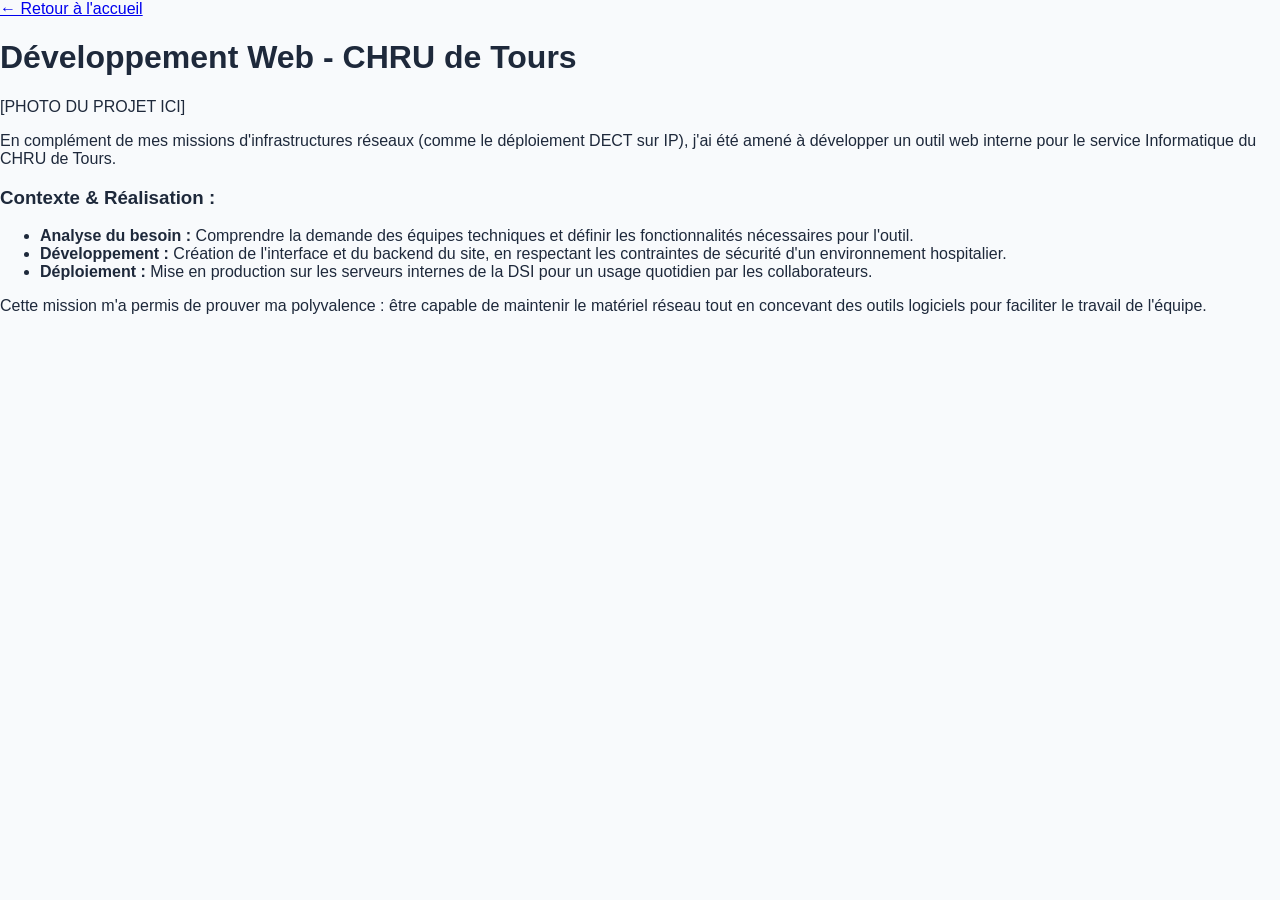
==== chru-web.html @ f8a08a44 "Add files via upload" ====
<!DOCTYPE html>
<html lang="fr">
<head>
    <meta charset="UTF-8">
    <link rel="stylesheet" href="style.css">
    <title>Site Web Interne - Yanis D. B.</title>
</head>
<body class="page-detail">
    <div class="container-narrow">
        <a href="index.html" class="back-link">← Retour à l'accueil</a>
        
        <h1>Développement Web - CHRU de Tours</h1>
        
        <div class="image-full">[PHOTO DU PROJET ICI]</div>

        <div class="text-block">
            
<p>En complément de mes missions d'infrastructures réseaux (comme le déploiement DECT sur IP), j'ai été amené à développer un outil web interne pour le service Informatique du CHRU de Tours.</p>
<h3>Contexte & Réalisation :</h3>
<ul>
    <li><strong>Analyse du besoin :</strong> Comprendre la demande des équipes techniques et définir les fonctionnalités nécessaires pour l'outil.</li>
    <li><strong>Développement :</strong> Création de l'interface et du backend du site, en respectant les contraintes de sécurité d'un environnement hospitalier.</li>
    <li><strong>Déploiement :</strong> Mise en production sur les serveurs internes de la DSI pour un usage quotidien par les collaborateurs.</li>
</ul>
<p>Cette mission m'a permis de prouver ma polyvalence : être capable de maintenir le matériel réseau tout en concevant des outils logiciels pour faciliter le travail de l'équipe.</p>

        </div>
    </div>
</body>
</html>
---- style.css ----
:root {
    --bg-main: #f1f5f9; /* Gris très clair bleuté */
    --primary: #4f46e5; 
    --accent: #8b5cf6;
    --text-dark: #1e293b;
    --glass: rgba(255, 255, 255, 0.7); /* Verre clair */
}
/* On ajoute une variable pour la couleur de la surbrillance (le "glow") */
:root {
    --bg: #f8fafc;
    --card-bg: rgba(255, 255, 255, 0.65); /* Assez transparent pour voir le fond animé */
    --primary: #4f46e5;
    --accent: #a855f7;
    --text: #1e293b;
    --glow: rgba(168, 85, 247, 0.4); /* Violet léger pour la lumière */
}

/* --- LA BULLE PROFIL --- */
.profile-bubble {
    background: var(--card-bg);
    backdrop-filter: blur(12px);
    -webkit-backdrop-filter: blur(12px);
    border: 1px solid rgba(255, 255, 255, 0.8);
    border-radius: 25px; /* Très arrondi */
    padding: 30px;
    max-width: 850px;
    margin: 60px auto 40px auto; /* Centre la bulle */
    /* L'effet de surbrillance doux autour de la bulle : */
    box-shadow: 0 0 25px rgba(79, 70, 229, 0.15), 
                inset 0 0 15px rgba(255, 255, 255, 0.7); 
}

.profile-content {
    display: flex;
    align-items: center;
    gap: 30px;
}

.profile-pic-large {
    width: 160px;
    height: 160px;
    border-radius: 20px;
    object-fit: cover;
    border: 2px solid white;
    box-shadow: 0 10px 20px rgba(0,0,0,0.1);
}

@media (max-width: 768px) {
    .profile-content {
        flex-direction: column; /* Sur mobile, la photo passe au-dessus du texte */
        text-align: center;
    }
}

/* --- LES BULLES PROJETS (Cartes) --- */
.grid {
    display: grid;
    grid-template-columns: repeat(auto-fit, minmax(260px, 1fr));
    gap: 30px;
    padding: 0 10%;
    margin-bottom: 50px;
}

.card {
    background: var(--card-bg);
    backdrop-filter: blur(12px);
    border: 1px solid rgba(255, 255, 255, 0.8);
    border-radius: 20px; /* Coins arrondis comme la maquette */
    padding: 20px;
    cursor: pointer;
    transition: all 0.4s ease;
    /* Ombre de base très discrète */
    box-shadow: 0 5px 15px rgba(0, 0, 0, 0.05);
}

/* C'est ici que la magie opère quand tu passes la souris ! */
.card:hover { 
    transform: translateY(-8px); 
    border-color: rgba(168, 85, 247, 0.5); /* La bordure se teinte */
    /* La grosse surbrillance façon néon : */
    box-shadow: 0 15px 35px var(--glow), 
                0 0 15px rgba(79, 70, 229, 0.3); 
}

/* Le bouton dans les cartes */
.btn-small {
    background: transparent;
    color: var(--text);
    border: 1px solid #cbd5e1;
    padding: 8px 16px;
    border-radius: 10px;
    font-size: 0.85rem;
    font-weight: 600;
    cursor: pointer;
    transition: 0.3s;
    margin-top: 15px;
}

.card:hover .btn-small {
    background: linear-gradient(135deg, var(--primary), var(--accent));
    color: white;
    border: none;
}

body {
    margin: 0;
    background-color: #f8fafc; /* Couleur de base du site */
    color: var(--text);
    font-family: 'Space Grotesk', sans-serif;
}

/* On enlève les fonds opaques des grandes sections */
.hero-light, #about, #projets {
    background: transparent !important; 
}

/* On utilise du "Glassmorphism" pour les cartes 
   pour qu'on voit un peu le réseau bouger derrière */
.glass-card, .card.glass {
    background: rgba(255, 255, 255, 0.6); /* 60% d'opacité */
    backdrop-filter: blur(8px); /* Effet de flou pour le style */
    border: 1px solid rgba(255, 255, 255, 0.3);
    border-radius: 15px;
}

/* On réduit la taille des cartes et des textes */
.grid {
    display: grid;
    grid-template-columns: repeat(auto-fit, minmax(250px, 1fr)); /* Plus petites */
    gap: 20px;
    padding: 20px 5%;
}

.card {
    padding: 15px; /* Moins de vide */
    border-radius: 15px;
    background: var(--glass);
    backdrop-filter: blur(8px);
    border: 1px solid rgba(255, 255, 255, 0.5);
    transition: 0.3s;
}

.card h3 {
    font-size: 1.1rem; /* Titre plus discret */
    margin: 10px 0 5px 0;
}

.card p {
    font-size: 0.9rem; /* Texte plus petit */
    color: #475569;
}

.card-image {
    height: 120px; /* Moins haut */
    background: #e2e8f0;
    border-radius: 10px;
}

#networkCanvas {
    position: fixed; /* Reste fixé même au scroll */
    top: 0;
    left: 0;
    width: 100vw;
    height: 100vh;
    z-index: -1; /* Derrière le contenu */
    pointer-events: none; /* Laisse passer les clics vers les boutons */
}
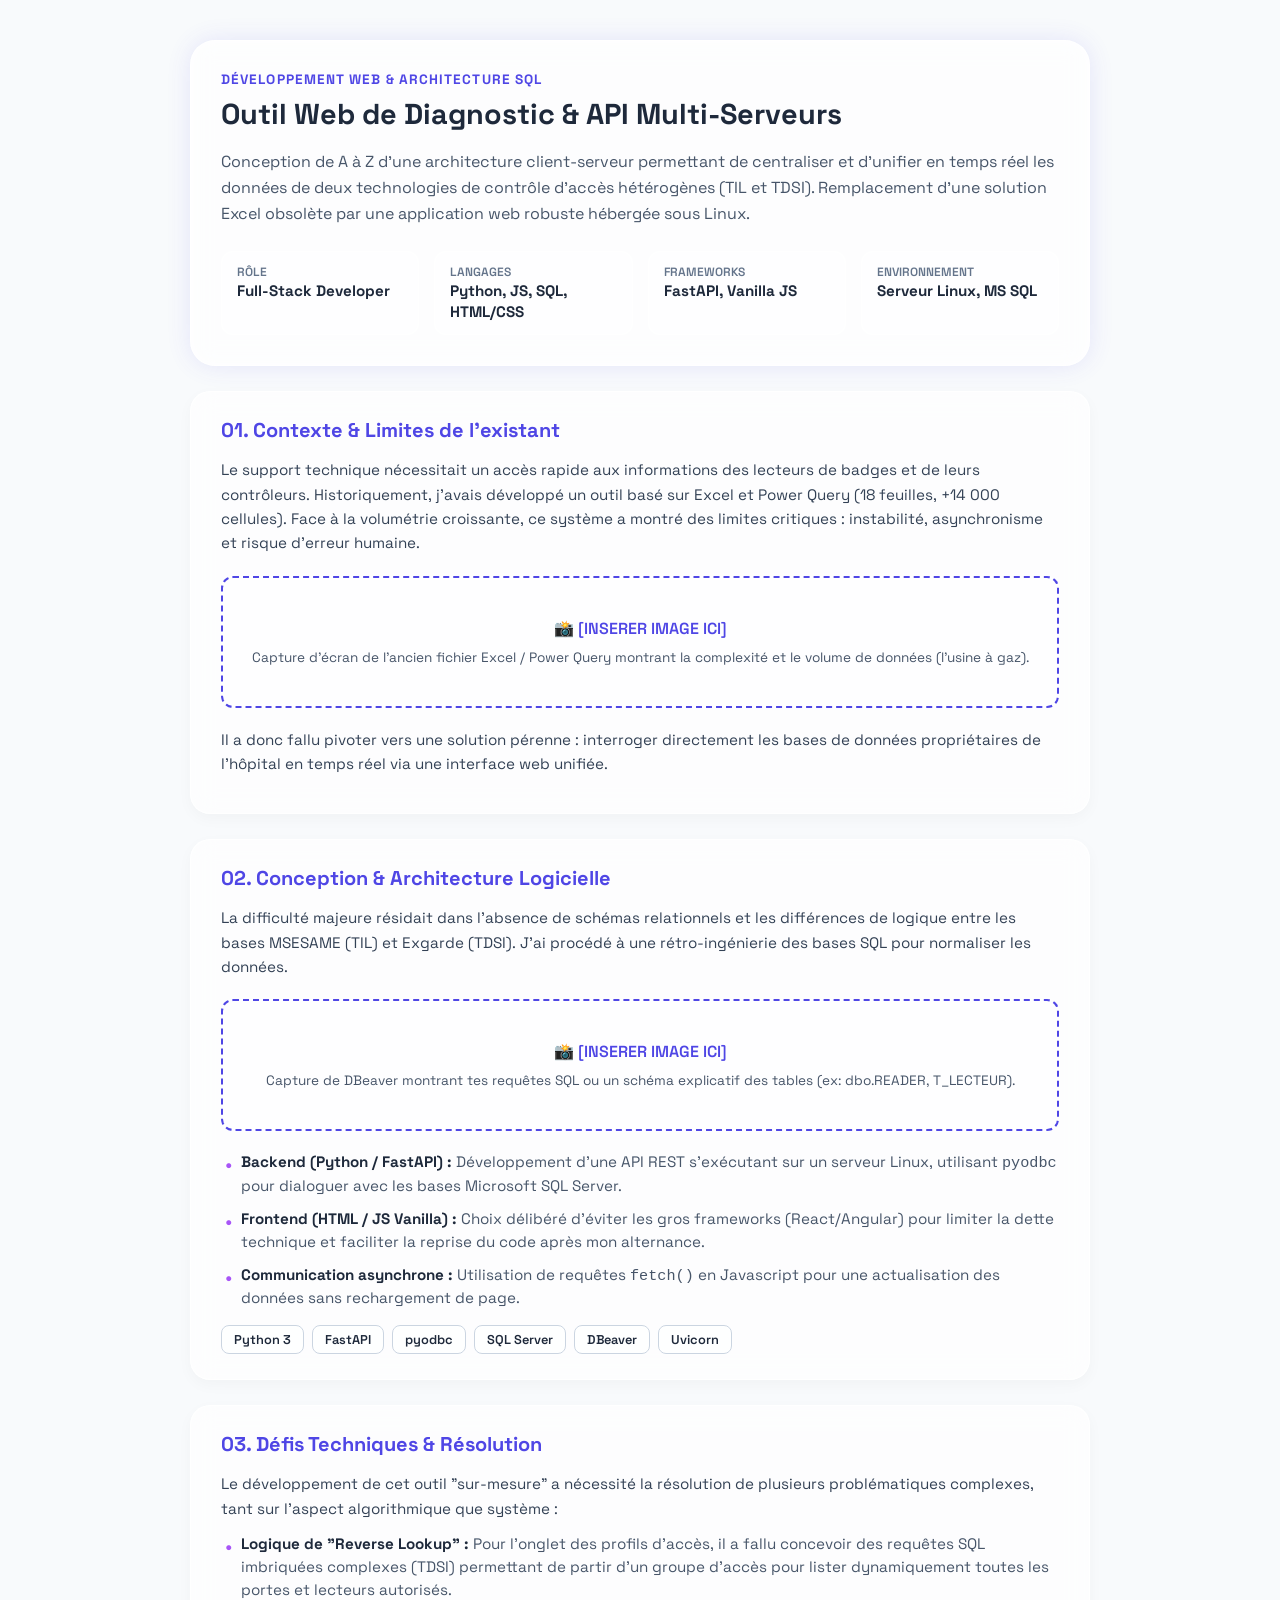
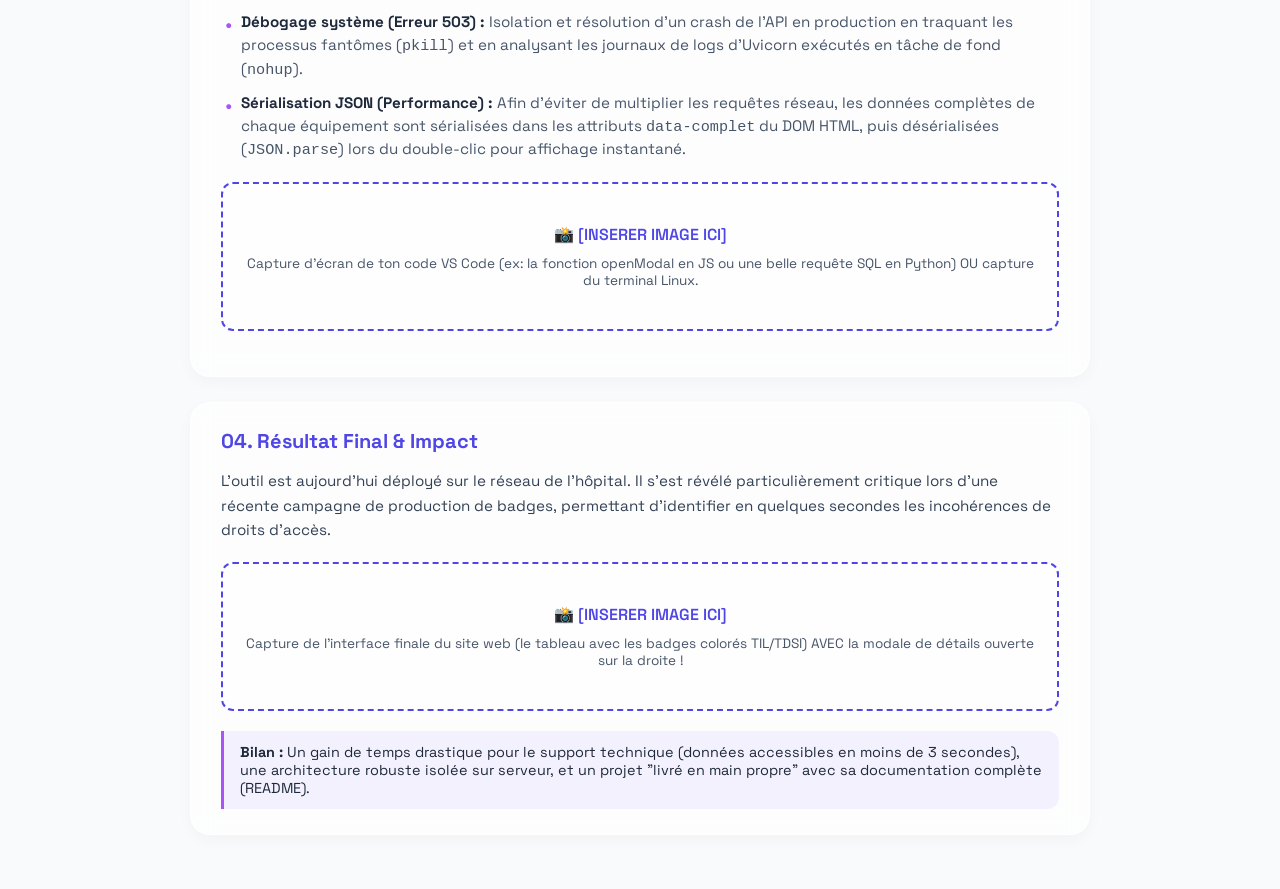
==== commit 6a7a8a92: "Update chru-web.html" ====
--- a/chru-web.html
+++ b/chru-web.html
@@ -2,29 +2,158 @@
 <html lang="fr">
 <head>
     <meta charset="UTF-8">
+    <meta name="viewport" content="width=device-width, initial-scale=1.0">
+    <link rel="preconnect" href="https://fonts.googleapis.com">
+    <link rel="preconnect" href="https://fonts.gstatic.com" crossorigin>
+    <link href="https://fonts.googleapis.com/css2?family=Space+Grotesk:wght@400;600;700&display=swap" rel="stylesheet">
     <link rel="stylesheet" href="style.css">
     <title>Site Web Interne - Yanis D. B.</title>
+<style>
+        /* Style temporaire pour les emplacements d'images (à conserver ou modifier selon tes goûts) */
+        .image-placeholder {
+            background: rgba(255, 255, 255, 0.4);
+            border: 2px dashed var(--primary);
+            border-radius: 12px;
+            padding: 40px 20px;
+            text-align: center;
+            color: var(--primary);
+            font-weight: 600;
+            margin: 20px 0;
+            display: flex;
+            flex-direction: column;
+            gap: 10px;
+            align-items: center;
+        }
+        .image-placeholder span { font-size: 0.85rem; color: #475569; font-weight: 400; }
+        .project-img { width: 100%; border-radius: 12px; margin: 20px 0; box-shadow: 0 10px 25px rgba(0,0,0,0.1); }
+    </style>
 </head>
-<body class="page-detail">
-    <div class="container-narrow">
-        <a href="index.html" class="back-link">← Retour à l'accueil</a>
+<body>
+
+    <!-- Canvas de fond pour l'animation de ton réseau -->
+    <canvas id="networkCanvas"></canvas>
+
+    <main class="project-container">
         
-        <h1>Développement Web - CHRU de Tours</h1>
-        
-        <div class="image-full">[PHOTO DU PROJET ICI]</div>
+        <!-- En-tête / Présentation -->
+        <header class="project-header">
+            <div class="project-tagline">Développement Web & Architecture SQL</div>
+            <h1 class="project-title">Outil Web de Diagnostic & API Multi-Serveurs</h1>
+            <p class="project-summary">
+                Conception de A à Z d'une architecture client-serveur permettant de centraliser et d'unifier en temps réel les données de deux technologies de contrôle d'accès hétérogènes (TIL et TDSI). Remplacement d'une solution Excel obsolète par une application web robuste hébergée sous Linux.
+            </p>
 
-        <div class="text-block">
+            <div class="project-meta-grid">
+                <div class="meta-item">
+                    <span>Rôle</span>
+                    <strong>Full-Stack Developer</strong>
+                </div>
+                <div class="meta-item">
+                    <span>Langages</span>
+                    <strong>Python, JS, SQL, HTML/CSS</strong>
+                </div>
+                <div class="meta-item">
+                    <span>Frameworks</span>
+                    <strong>FastAPI, Vanilla JS</strong>
+                </div>
+                <div class="meta-item">
+                    <span>Environnement</span>
+                    <strong>Serveur Linux, MS SQL</strong>
+                </div>
+            </div>
+        </header>
+
+        <!-- Contexte & Objectifs -->
+        <section class="project-section">
+            <h2>01. Contexte & Limites de l'existant</h2>
+            <p>
+                Le support technique nécessitait un accès rapide aux informations des lecteurs de badges et de leurs contrôleurs. Historiquement, j'avais développé un outil basé sur Excel et Power Query (18 feuilles, +14 000 cellules). Face à la volumétrie croissante, ce système a montré des limites critiques : instabilité, asynchronisme et risque d'erreur humaine.
+            </p>
             
-<p>En complément de mes missions d'infrastructures réseaux (comme le déploiement DECT sur IP), j'ai été amené à développer un outil web interne pour le service Informatique du CHRU de Tours.</p>
-<h3>Contexte & Réalisation :</h3>
-<ul>
-    <li><strong>Analyse du besoin :</strong> Comprendre la demande des équipes techniques et définir les fonctionnalités nécessaires pour l'outil.</li>
-    <li><strong>Développement :</strong> Création de l'interface et du backend du site, en respectant les contraintes de sécurité d'un environnement hospitalier.</li>
-    <li><strong>Déploiement :</strong> Mise en production sur les serveurs internes de la DSI pour un usage quotidien par les collaborateurs.</li>
-</ul>
-<p>Cette mission m'a permis de prouver ma polyvalence : être capable de maintenir le matériel réseau tout en concevant des outils logiciels pour faciliter le travail de l'équipe.</p>
+            <!-- EMPLACEMENT IMAGE 1 -->
+            <div class="image-placeholder">
+                📸 [INSERER IMAGE ICI]
+                <span>Capture d'écran de l'ancien fichier Excel / Power Query montrant la complexité et le volume de données (l'usine à gaz).</span>
+            </div>
 
-        </div>
-    </div>
+            <p>
+                Il a donc fallu pivoter vers une solution pérenne : interroger directement les bases de données propriétaires de l'hôpital en temps réel via une interface web unifiée.
+            </p>
+        </section>
+
+        <!-- Stack Technique -->
+        <section class="project-section">
+            <h2>02. Conception & Architecture Logicielle</h2>
+            <p>
+                La difficulté majeure résidait dans l'absence de schémas relationnels et les différences de logique entre les bases MSESAME (TIL) et Exgarde (TDSI). J'ai procédé à une rétro-ingénierie des bases SQL pour normaliser les données.
+            </p>
+            
+            <!-- EMPLACEMENT IMAGE 2 -->
+            <div class="image-placeholder">
+                📸 [INSERER IMAGE ICI]
+                <span>Capture de DBeaver montrant tes requêtes SQL ou un schéma explicatif des tables (ex: dbo.READER, T_LECTEUR).</span>
+            </div>
+
+            <ul class="project-list">
+                <li><strong>Backend (Python / FastAPI) :</strong> Développement d'une API REST s'exécutant sur un serveur Linux, utilisant <code>pyodbc</code> pour dialoguer avec les bases Microsoft SQL Server.</li>
+                <li><strong>Frontend (HTML / JS Vanilla) :</strong> Choix délibéré d'éviter les gros frameworks (React/Angular) pour limiter la dette technique et faciliter la reprise du code après mon alternance.</li>
+                <li><strong>Communication asynchrone :</strong> Utilisation de requêtes <code>fetch()</code> en Javascript pour une actualisation des données sans rechargement de page.</li>
+            </ul>
+
+            <div class="tag-cloud">
+                <span class="tech-tag">Python 3</span>
+                <span class="tech-tag">FastAPI</span>
+                <span class="tech-tag">pyodbc</span>
+                <span class="tech-tag">SQL Server</span>
+                <span class="tech-tag">DBeaver</span>
+                <span class="tech-tag">Uvicorn</span>
+            </div>
+        </section>
+
+        <!-- Défis Techniques -->
+        <section class="project-section">
+            <h2>03. Défis Techniques & Résolution</h2>
+            <p>
+                Le développement de cet outil "sur-mesure" a nécessité la résolution de plusieurs problématiques complexes, tant sur l'aspect algorithmique que système :
+            </p>
+            <ul class="project-list">
+                <li>
+                    <strong>Logique de "Reverse Lookup" :</strong> Pour l'onglet des profils d'accès, il a fallu concevoir des requêtes SQL imbriquées complexes (TDSI) permettant de partir d'un groupe d'accès pour lister dynamiquement toutes les portes et lecteurs autorisés.
+                </li>
+                <li>
+                    <strong>Débogage système (Erreur 503) :</strong> Isolation et résolution d'un crash de l'API en production en traquant les processus fantômes (<code>pkill</code>) et en analysant les journaux de logs d'Uvicorn exécutés en tâche de fond (<code>nohup</code>).
+                </li>
+                <li>
+                    <strong>Sérialisation JSON (Performance) :</strong> Afin d'éviter de multiplier les requêtes réseau, les données complètes de chaque équipement sont sérialisées dans les attributs <code>data-complet</code> du DOM HTML, puis désérialisées (<code>JSON.parse</code>) lors du double-clic pour affichage instantané.
+                </li>
+            </ul>
+
+            <!-- EMPLACEMENT IMAGE 3 -->
+            <div class="image-placeholder">
+                📸 [INSERER IMAGE ICI]
+                <span>Capture d'écran de ton code VS Code (ex: la fonction openModal en JS ou une belle requête SQL en Python) OU capture du terminal Linux.</span>
+            </div>
+        </section>
+
+        <!-- Résultat Final -->
+        <section class="project-section">
+            <h2>04. Résultat Final & Impact</h2>
+            <p>
+                L'outil est aujourd'hui déployé sur le réseau de l'hôpital. Il s'est révélé particulièrement critique lors d'une récente campagne de production de badges, permettant d'identifier en quelques secondes les incohérences de droits d'accès.
+            </p>
+
+            <!-- EMPLACEMENT IMAGE 4 -->
+            <div class="image-placeholder">
+                📸 [INSERER IMAGE ICI]
+                <span>Capture de l'interface finale du site web (le tableau avec les badges colorés TIL/TDSI) AVEC la modale de détails ouverte sur la droite !</span>
+            </div>
+
+            <div class="callout-box">
+                <strong>Bilan :</strong> Un gain de temps drastique pour le support technique (données accessibles en moins de 3 secondes), une architecture robuste isolée sur serveur, et un projet "livré en main propre" avec sa documentation complète (README).
+            </div>
+        </section>
+
+    </main>
+
 </body>
-</html>+</html>
--- a/style.css
+++ b/style.css
@@ -165,3 +165,149 @@
     z-index: -1; /* Derrière le contenu */
     pointer-events: none; /* Laisse passer les clics vers les boutons */
 }
+/* --- PAGE DÉTAIL PROJET (ASSISTANT VOCAL) --- */
+.project-container {
+    max-width: 900px;
+    margin: 40px auto 60px auto;
+    padding: 0 20px;
+}
+
+.project-header {
+    background: var(--card-bg);
+    backdrop-filter: blur(12px);
+    -webkit-backdrop-filter: blur(12px);
+    border: 1px solid rgba(255, 255, 255, 0.8);
+    border-radius: 25px;
+    padding: 30px;
+    margin-bottom: 25px;
+    box-shadow: 0 0 25px rgba(79, 70, 229, 0.12),
+                inset 0 0 15px rgba(255, 255, 255, 0.7);
+}
+
+.project-tagline {
+    color: var(--primary);
+    font-size: 0.85rem;
+    font-weight: 700;
+    text-transform: uppercase;
+    letter-spacing: 0.08em;
+    margin-bottom: 8px;
+}
+
+.project-title {
+    font-size: 1.8rem;
+    color: var(--text-dark);
+    margin: 0 0 12px 0;
+    line-height: 1.3;
+}
+
+.project-summary {
+    font-size: 1rem;
+    color: #475569;
+    line-height: 1.6;
+}
+
+.project-meta-grid {
+    display: grid;
+    grid-template-columns: repeat(auto-fit, minmax(180px, 1fr));
+    gap: 15px;
+    margin-top: 25px;
+}
+
+.meta-item {
+    background: rgba(255, 255, 255, 0.5);
+    border: 1px solid rgba(255, 255, 255, 0.8);
+    border-radius: 12px;
+    padding: 12px 15px;
+}
+
+.meta-item span {
+    display: block;
+    font-size: 0.75rem;
+    text-transform: uppercase;
+    color: #64748b;
+    font-weight: 600;
+}
+
+.meta-item strong {
+    font-size: 0.95rem;
+    color: var(--text-dark);
+}
+
+.project-section {
+    background: var(--card-bg);
+    backdrop-filter: blur(12px);
+    -webkit-backdrop-filter: blur(12px);
+    border: 1px solid rgba(255, 255, 255, 0.8);
+    border-radius: 20px;
+    padding: 25px 30px;
+    margin-bottom: 25px;
+    box-shadow: 0 5px 15px rgba(0, 0, 0, 0.03);
+}
+
+.project-section h2 {
+    font-size: 1.25rem;
+    color: var(--primary);
+    margin: 0 0 15px 0;
+}
+
+.project-section p {
+    font-size: 0.95rem;
+    color: #334155;
+    line-height: 1.6;
+    margin-bottom: 12px;
+}
+
+.project-list {
+    list-style: none;
+    padding: 0;
+    margin: 0;
+}
+
+.project-list li {
+    position: relative;
+    padding-left: 20px;
+    margin-bottom: 10px;
+    font-size: 0.95rem;
+    color: #475569;
+    line-height: 1.5;
+}
+
+.project-list li::before {
+    content: "•";
+    color: var(--accent);
+    position: absolute;
+    left: 4px;
+    font-size: 1.3rem;
+    top: -2px;
+}
+
+.project-list li strong {
+    color: var(--text-dark);
+}
+
+.tag-cloud {
+    display: flex;
+    flex-wrap: wrap;
+    gap: 8px;
+    margin-top: 15px;
+}
+
+.tech-tag {
+    background: rgba(255, 255, 255, 0.6);
+    border: 1px solid #cbd5e1;
+    border-radius: 8px;
+    padding: 5px 12px;
+    font-size: 0.8rem;
+    font-weight: 600;
+    color: var(--text-dark);
+}
+
+.callout-box {
+    background: rgba(139, 92, 246, 0.08);
+    border-left: 3px solid var(--accent);
+    border-radius: 0 12px 12px 0;
+    padding: 12px 16px;
+    margin-top: 15px;
+    font-size: 0.9rem;
+    color: var(--text-dark);
+}
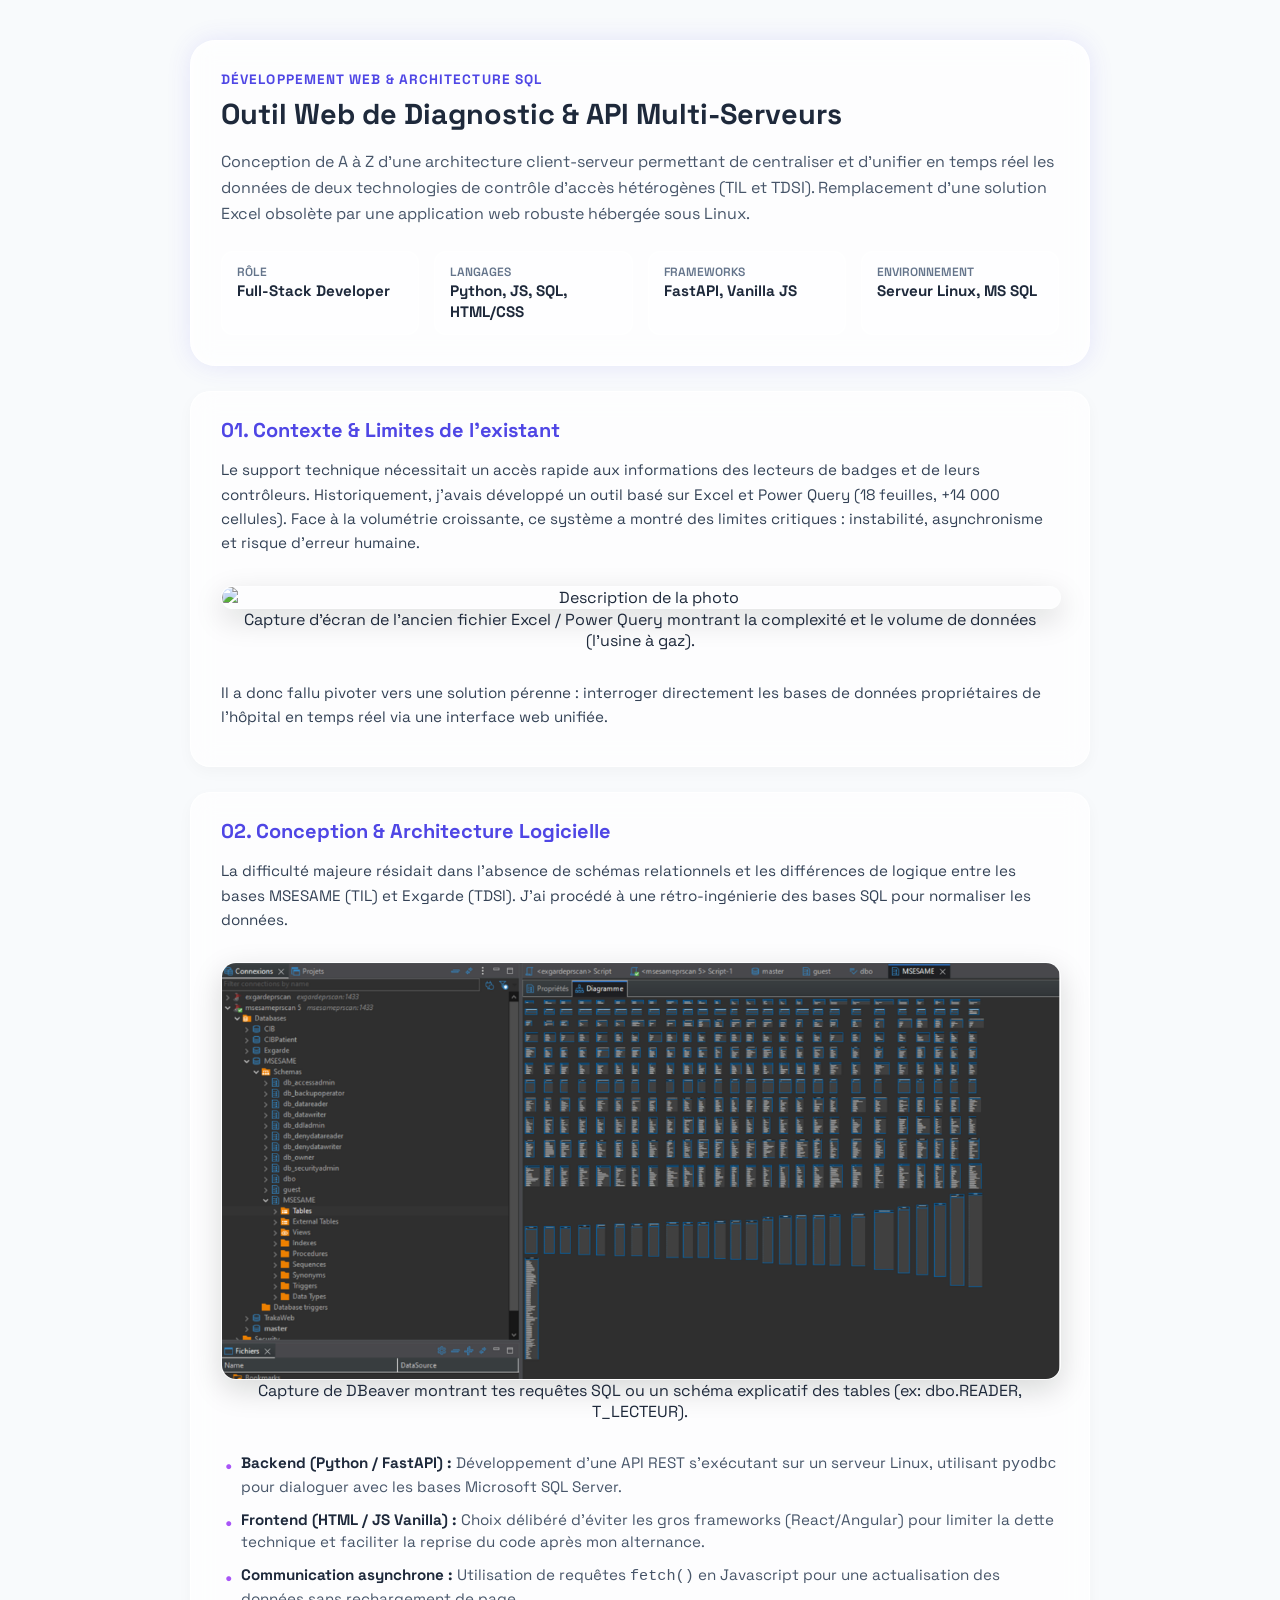
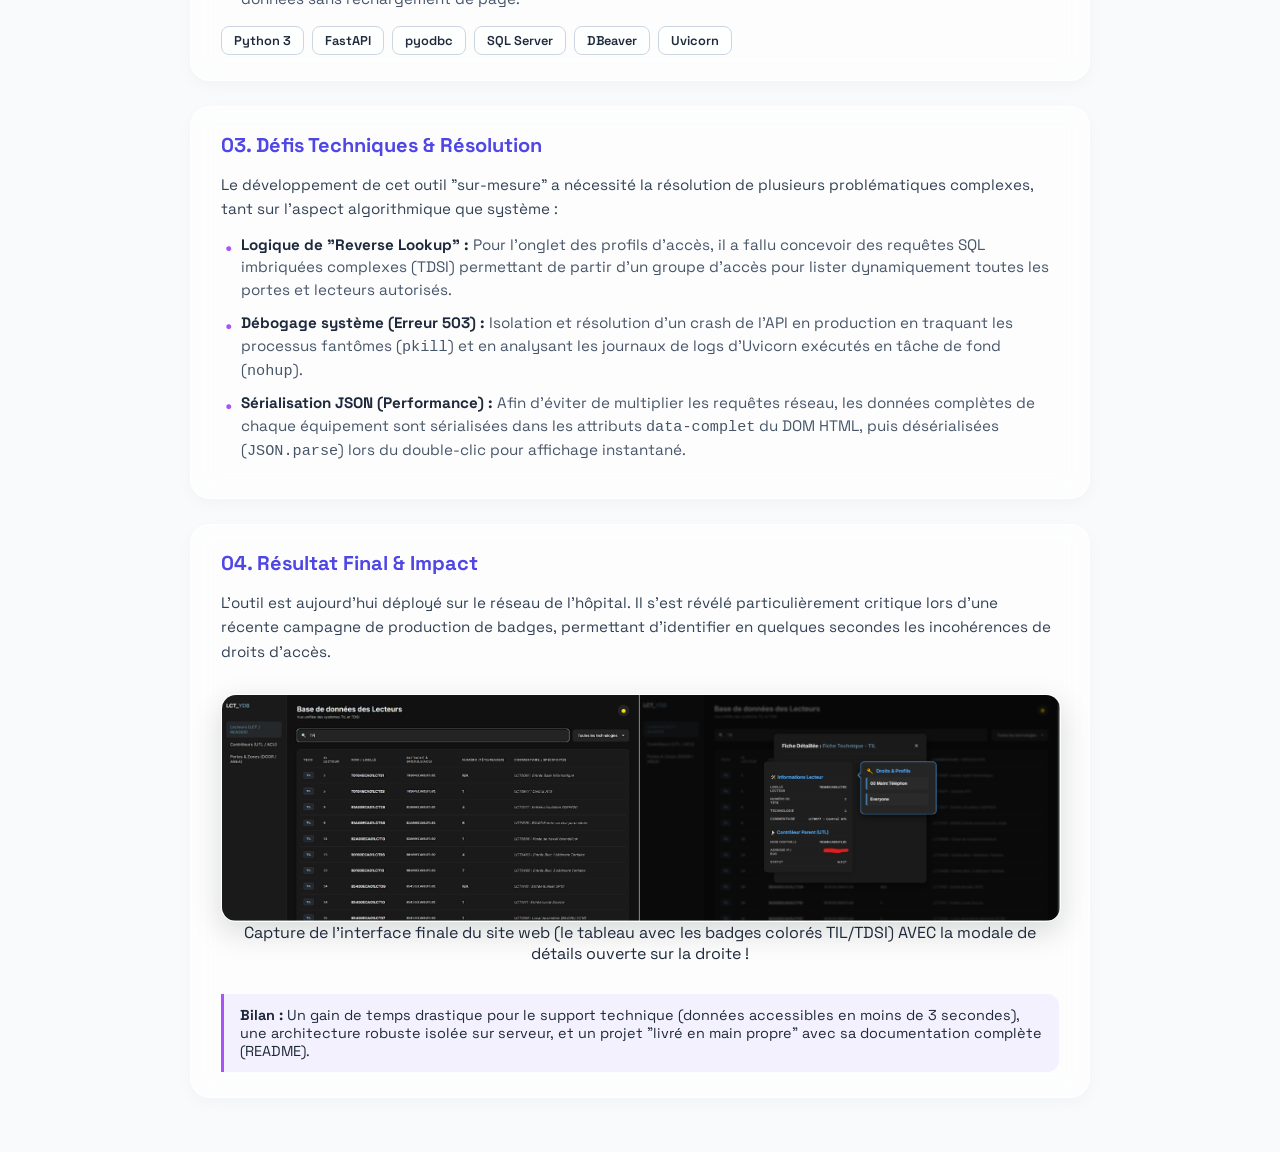
==== commit 09cc87c1: "Update chru-web.html" ====
--- a/chru-web.html
+++ b/chru-web.html
@@ -8,25 +8,7 @@
     <link href="https://fonts.googleapis.com/css2?family=Space+Grotesk:wght@400;600;700&display=swap" rel="stylesheet">
     <link rel="stylesheet" href="style.css">
     <title>Site Web Interne - Yanis D. B.</title>
-<style>
-        /* Style temporaire pour les emplacements d'images (à conserver ou modifier selon tes goûts) */
-        .image-placeholder {
-            background: rgba(255, 255, 255, 0.4);
-            border: 2px dashed var(--primary);
-            border-radius: 12px;
-            padding: 40px 20px;
-            text-align: center;
-            color: var(--primary);
-            font-weight: 600;
-            margin: 20px 0;
-            display: flex;
-            flex-direction: column;
-            gap: 10px;
-            align-items: center;
-        }
-        .image-placeholder span { font-size: 0.85rem; color: #475569; font-weight: 400; }
-        .project-img { width: 100%; border-radius: 12px; margin: 20px 0; box-shadow: 0 10px 25px rgba(0,0,0,0.1); }
-    </style>
+
 </head>
 <body>
 
@@ -71,8 +53,9 @@
             </p>
             
             <!-- EMPLACEMENT IMAGE 1 -->
-            <div class="image-placeholder">
-                📸 [INSERER IMAGE ICI]
+         <div class="project-image-container">
+         
+            <img src="Annotaation 2026-08-25 162728.png" alt="Description de la photo" class="project-img">
                 <span>Capture d'écran de l'ancien fichier Excel / Power Query montrant la complexité et le volume de données (l'usine à gaz).</span>
             </div>
 
@@ -89,8 +72,8 @@
             </p>
             
             <!-- EMPLACEMENT IMAGE 2 -->
-            <div class="image-placeholder">
-                📸 [INSERER IMAGE ICI]
+            <div class="project-image-container">
+            <img src="bdd.png" alt="Description de la photo" class="project-img">
                 <span>Capture de DBeaver montrant tes requêtes SQL ou un schéma explicatif des tables (ex: dbo.READER, T_LECTEUR).</span>
             </div>
 
@@ -128,11 +111,6 @@
                 </li>
             </ul>
 
-            <!-- EMPLACEMENT IMAGE 3 -->
-            <div class="image-placeholder">
-                📸 [INSERER IMAGE ICI]
-                <span>Capture d'écran de ton code VS Code (ex: la fonction openModal en JS ou une belle requête SQL en Python) OU capture du terminal Linux.</span>
-            </div>
         </section>
 
         <!-- Résultat Final -->
@@ -143,8 +121,8 @@
             </p>
 
             <!-- EMPLACEMENT IMAGE 4 -->
-            <div class="image-placeholder">
-                📸 [INSERER IMAGE ICI]
+            <div class="project-image-container">
+                <img src="ihm.png" alt="Description de la photo" class="project-img">
                 <span>Capture de l'interface finale du site web (le tableau avec les badges colorés TIL/TDSI) AVEC la modale de détails ouverte sur la droite !</span>
             </div>
 
--- a/style.css
+++ b/style.css
@@ -1,33 +1,67 @@
-:root {
-    --bg-main: #f1f5f9; /* Gris très clair bleuté */
-    --primary: #4f46e5; 
-    --accent: #8b5cf6;
-    --text-dark: #1e293b;
-    --glass: rgba(255, 255, 255, 0.7); /* Verre clair */
-}
-/* On ajoute une variable pour la couleur de la surbrillance (le "glow") */
 :root {
     --bg: #f8fafc;
-    --card-bg: rgba(255, 255, 255, 0.65); /* Assez transparent pour voir le fond animé */
+    --card-bg: rgba(255, 255, 255, 0.65);
     --primary: #4f46e5;
     --accent: #a855f7;
     --text: #1e293b;
-    --glow: rgba(168, 85, 247, 0.4); /* Violet léger pour la lumière */
-}
-
-/* --- LA BULLE PROFIL --- */
+    --glow: rgba(168, 85, 247, 0.4);
+}
+
+body {
+    margin: 0;
+    background-color: var(--bg);
+    color: var(--text);
+    font-family: 'Space Grotesk', sans-serif;
+}
+
+img {
+    max-width: 100%;
+    height: auto;
+}
+
+#networkCanvas {
+    position: fixed;
+    top: 0;
+    left: 0;
+    width: 100vw;
+    height: 100vh;
+    z-index: -1;
+    pointer-events: none;
+}
+
+nav {
+    display: flex;
+    justify-content: space-between;
+    padding: 20px 5%;
+    align-items: center;
+}
+
+.logo-ydb {
+    font-size: 2rem;
+    font-weight: 700;
+    background: linear-gradient(to right, var(--primary), var(--accent));
+    -webkit-background-clip: text;
+    -webkit-text-fill-color: transparent;
+}
+
+.nav-links a {
+    text-decoration: none;
+    color: var(--text);
+    margin-left: 20px;
+    font-weight: 600;
+}
+
+/* --- BULLE PROFIL --- */
 .profile-bubble {
     background: var(--card-bg);
     backdrop-filter: blur(12px);
     -webkit-backdrop-filter: blur(12px);
     border: 1px solid rgba(255, 255, 255, 0.8);
-    border-radius: 25px; /* Très arrondi */
+    border-radius: 25px;
     padding: 30px;
     max-width: 850px;
-    margin: 60px auto 40px auto; /* Centre la bulle */
-    /* L'effet de surbrillance doux autour de la bulle : */
-    box-shadow: 0 0 25px rgba(79, 70, 229, 0.15), 
-                inset 0 0 15px rgba(255, 255, 255, 0.7); 
+    margin: 60px auto 40px auto;
+    box-shadow: 0 0 25px rgba(79, 70, 229, 0.15), inset 0 0 15px rgba(255, 255, 255, 0.7);
 }
 
 .profile-content {
@@ -47,12 +81,12 @@
 
 @media (max-width: 768px) {
     .profile-content {
-        flex-direction: column; /* Sur mobile, la photo passe au-dessus du texte */
+        flex-direction: column;
         text-align: center;
     }
 }
 
-/* --- LES BULLES PROJETS (Cartes) --- */
+/* --- BULLES PROJETS --- */
 .grid {
     display: grid;
     grid-template-columns: repeat(auto-fit, minmax(260px, 1fr));
@@ -61,28 +95,50 @@
     margin-bottom: 50px;
 }
 
-.card {
+.card.glass {
     background: var(--card-bg);
     backdrop-filter: blur(12px);
     border: 1px solid rgba(255, 255, 255, 0.8);
-    border-radius: 20px; /* Coins arrondis comme la maquette */
+    border-radius: 20px;
     padding: 20px;
     cursor: pointer;
     transition: all 0.4s ease;
-    /* Ombre de base très discrète */
     box-shadow: 0 5px 15px rgba(0, 0, 0, 0.05);
 }
 
-/* C'est ici que la magie opère quand tu passes la souris ! */
-.card:hover { 
-    transform: translateY(-8px); 
-    border-color: rgba(168, 85, 247, 0.5); /* La bordure se teinte */
-    /* La grosse surbrillance façon néon : */
-    box-shadow: 0 15px 35px var(--glow), 
-                0 0 15px rgba(79, 70, 229, 0.3); 
-}
-
-/* Le bouton dans les cartes */
+.card.glass:hover {
+    transform: translateY(-8px);
+    border-color: rgba(168, 85, 247, 0.5);
+    box-shadow: 0 15px 35px var(--glow), 0 0 15px rgba(79, 70, 229, 0.3);
+}
+
+/* --- GESTION DES IMAGES DANS LES CARTES --- */
+.card-image {
+    height: 140px;
+    width: 100%;
+    background: #e2e8f0;
+    border-radius: 12px;
+    margin-bottom: 15px;
+    overflow: hidden; /* Coupe ce qui dépasse */
+}
+
+.card-image img {
+    width: 100%;
+    height: 100%;
+    object-fit: cover; /* Remplit le cadre sans déformer */
+    display: block;
+}
+
+.card h3 {
+    font-size: 1.1rem;
+    margin: 10px 0 5px 0;
+}
+
+.card p {
+    font-size: 0.9rem;
+    color: #475569;
+}
+
 .btn-small {
     background: transparent;
     color: var(--text);
@@ -96,76 +152,15 @@
     margin-top: 15px;
 }
 
-.card:hover .btn-small {
+.card.glass:hover .btn-small {
     background: linear-gradient(135deg, var(--primary), var(--accent));
     color: white;
     border: none;
 }
-
-body {
-    margin: 0;
-    background-color: #f8fafc; /* Couleur de base du site */
-    color: var(--text);
-    font-family: 'Space Grotesk', sans-serif;
-}
-
-/* On enlève les fonds opaques des grandes sections */
-.hero-light, #about, #projets {
-    background: transparent !important; 
-}
-
-/* On utilise du "Glassmorphism" pour les cartes 
-   pour qu'on voit un peu le réseau bouger derrière */
-.glass-card, .card.glass {
-    background: rgba(255, 255, 255, 0.6); /* 60% d'opacité */
-    backdrop-filter: blur(8px); /* Effet de flou pour le style */
-    border: 1px solid rgba(255, 255, 255, 0.3);
-    border-radius: 15px;
-}
-
-/* On réduit la taille des cartes et des textes */
-.grid {
-    display: grid;
-    grid-template-columns: repeat(auto-fit, minmax(250px, 1fr)); /* Plus petites */
-    gap: 20px;
-    padding: 20px 5%;
-}
-
-.card {
-    padding: 15px; /* Moins de vide */
-    border-radius: 15px;
-    background: var(--glass);
-    backdrop-filter: blur(8px);
-    border: 1px solid rgba(255, 255, 255, 0.5);
-    transition: 0.3s;
-}
-
-.card h3 {
-    font-size: 1.1rem; /* Titre plus discret */
-    margin: 10px 0 5px 0;
-}
-
-.card p {
-    font-size: 0.9rem; /* Texte plus petit */
-    color: #475569;
-}
-
-.card-image {
-    height: 120px; /* Moins haut */
-    background: #e2e8f0;
-    border-radius: 10px;
-}
-
-#networkCanvas {
-    position: fixed; /* Reste fixé même au scroll */
-    top: 0;
-    left: 0;
-    width: 100vw;
-    height: 100vh;
-    z-index: -1; /* Derrière le contenu */
-    pointer-events: none; /* Laisse passer les clics vers les boutons */
-}
-/* --- PAGE DÉTAIL PROJET (ASSISTANT VOCAL) --- */
+/* ========================================= */
+/* --- STYLES DES PAGES PROJETS DETAILS --- */
+/* ========================================= */
+
 .project-container {
     max-width: 900px;
     margin: 40px auto 60px auto;
@@ -195,7 +190,7 @@
 
 .project-title {
     font-size: 1.8rem;
-    color: var(--text-dark);
+    color: var(--text);
     margin: 0 0 12px 0;
     line-height: 1.3;
 }
@@ -230,7 +225,7 @@
 
 .meta-item strong {
     font-size: 0.95rem;
-    color: var(--text-dark);
+    color: var(--text);
 }
 
 .project-section {
@@ -282,7 +277,7 @@
 }
 
 .project-list li strong {
-    color: var(--text-dark);
+    color: var(--text);
 }
 
 .tag-cloud {
@@ -299,7 +294,7 @@
     padding: 5px 12px;
     font-size: 0.8rem;
     font-weight: 600;
-    color: var(--text-dark);
+    color: var(--text);
 }
 
 .callout-box {
@@ -309,5 +304,54 @@
     padding: 12px 16px;
     margin-top: 15px;
     font-size: 0.9rem;
-    color: var(--text-dark);
-}
+    color: var(--text);
+}
+
+.image-placeholder {
+    background: rgba(255, 255, 255, 0.4);
+    border: 2px dashed var(--primary);
+    border-radius: 12px;
+    padding: 40px 20px;
+    text-align: center;
+    color: var(--primary);
+    font-weight: 600;
+    margin: 20px 0;
+    display: flex;
+    flex-direction: column;
+    gap: 10px;
+    align-items: center;
+}
+
+.image-placeholder span { 
+    font-size: 0.85rem; 
+    color: #475569; 
+    font-weight: 400; 
+}
+
+/* ========================================= */
+/* --- STYLE DES VRAIES PHOTOS PROJETS --- */
+/* ========================================= */
+
+.project-image-container {
+    margin: 30px 0;
+    text-align: center;
+    width: 100%;
+}
+
+.project-img {
+    width: 100%;
+    max-height: 500px; /* Limite la hauteur pour ne pas prendre tout l'écran */
+    object-fit: cover; /* Coupe l'image proprement sans l'écraser */
+    border-radius: 15px; /* Les bords arrondis comme tes cartes */
+    box-shadow: 0 10px 30px rgba(0, 0, 0, 0.15); /* Belle ombre douce */
+    display: block;
+    border: 1px solid rgba(255, 255, 255, 0.4); /* Petit contour brillant */
+}
+
+.image-caption {
+    display: block;
+    margin-top: 12px;
+    font-size: 0.85rem;
+    color: #64748b;
+    font-style: italic;
+}
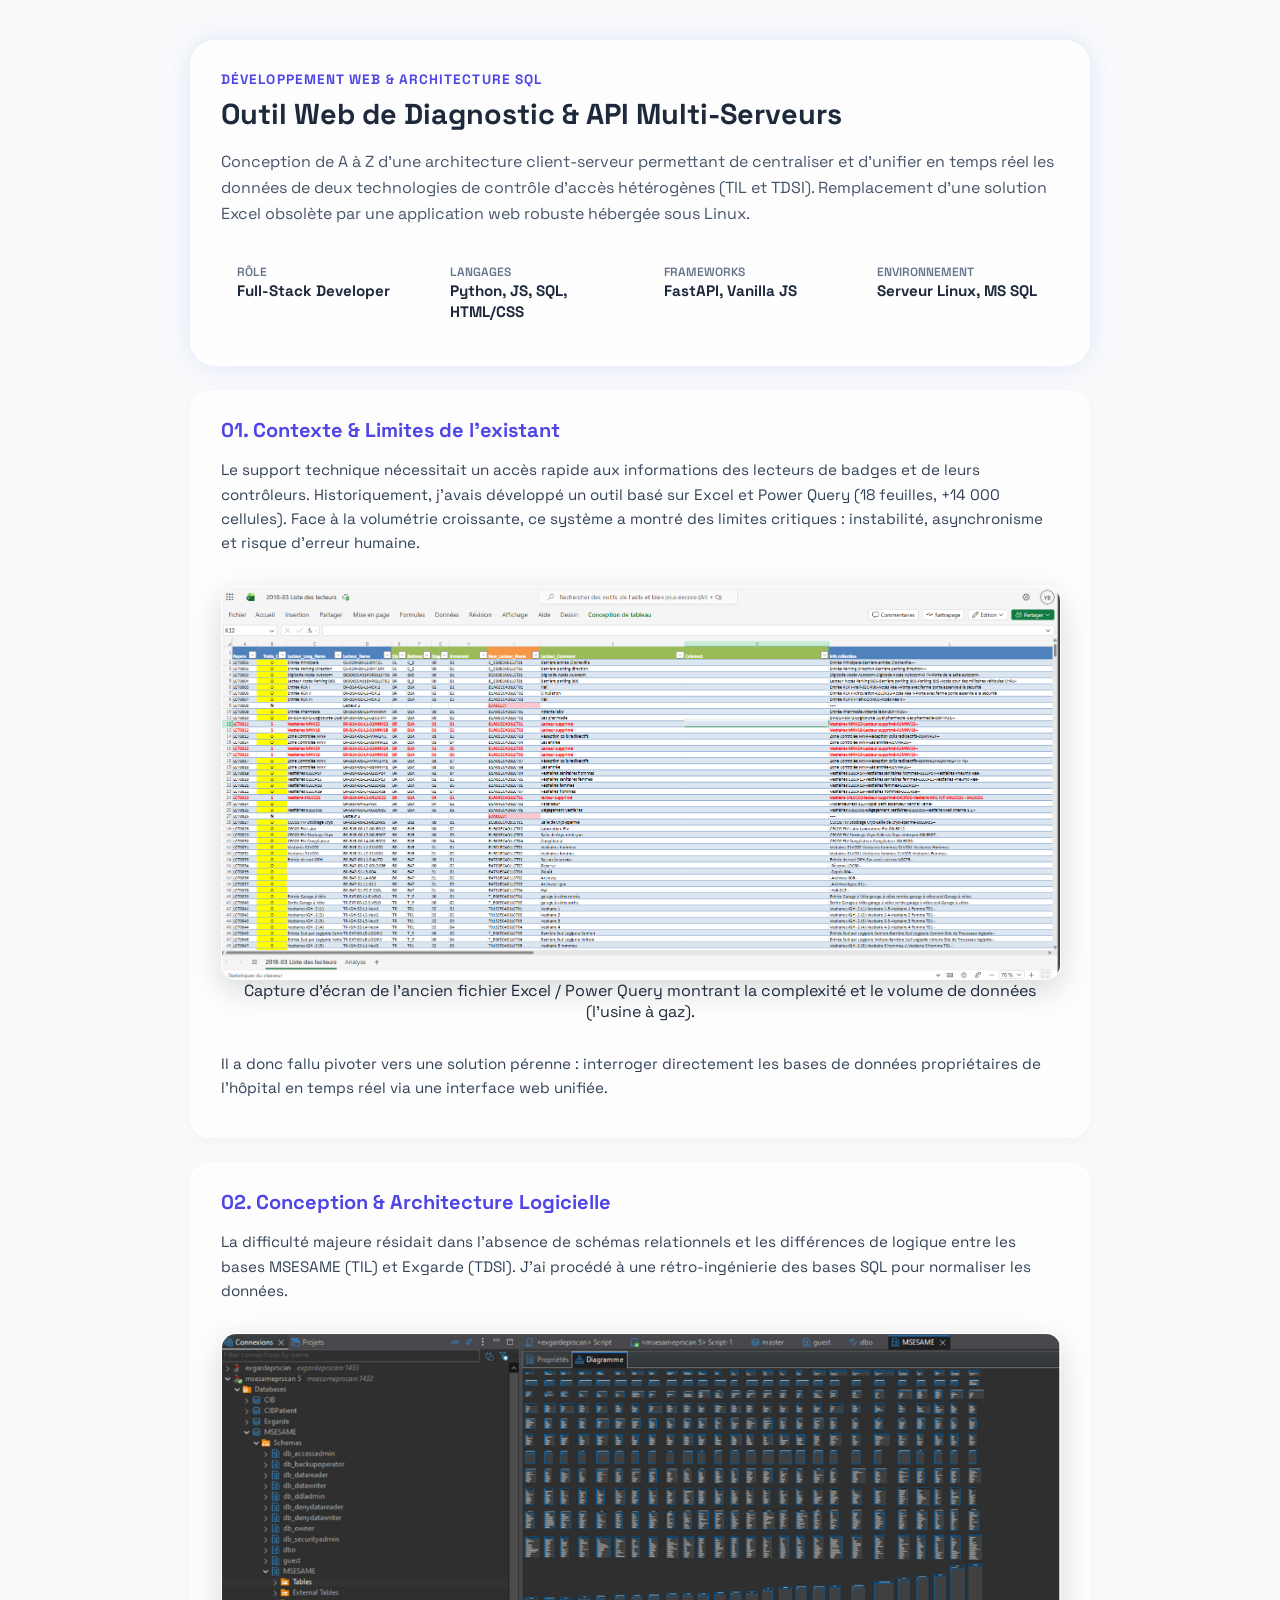
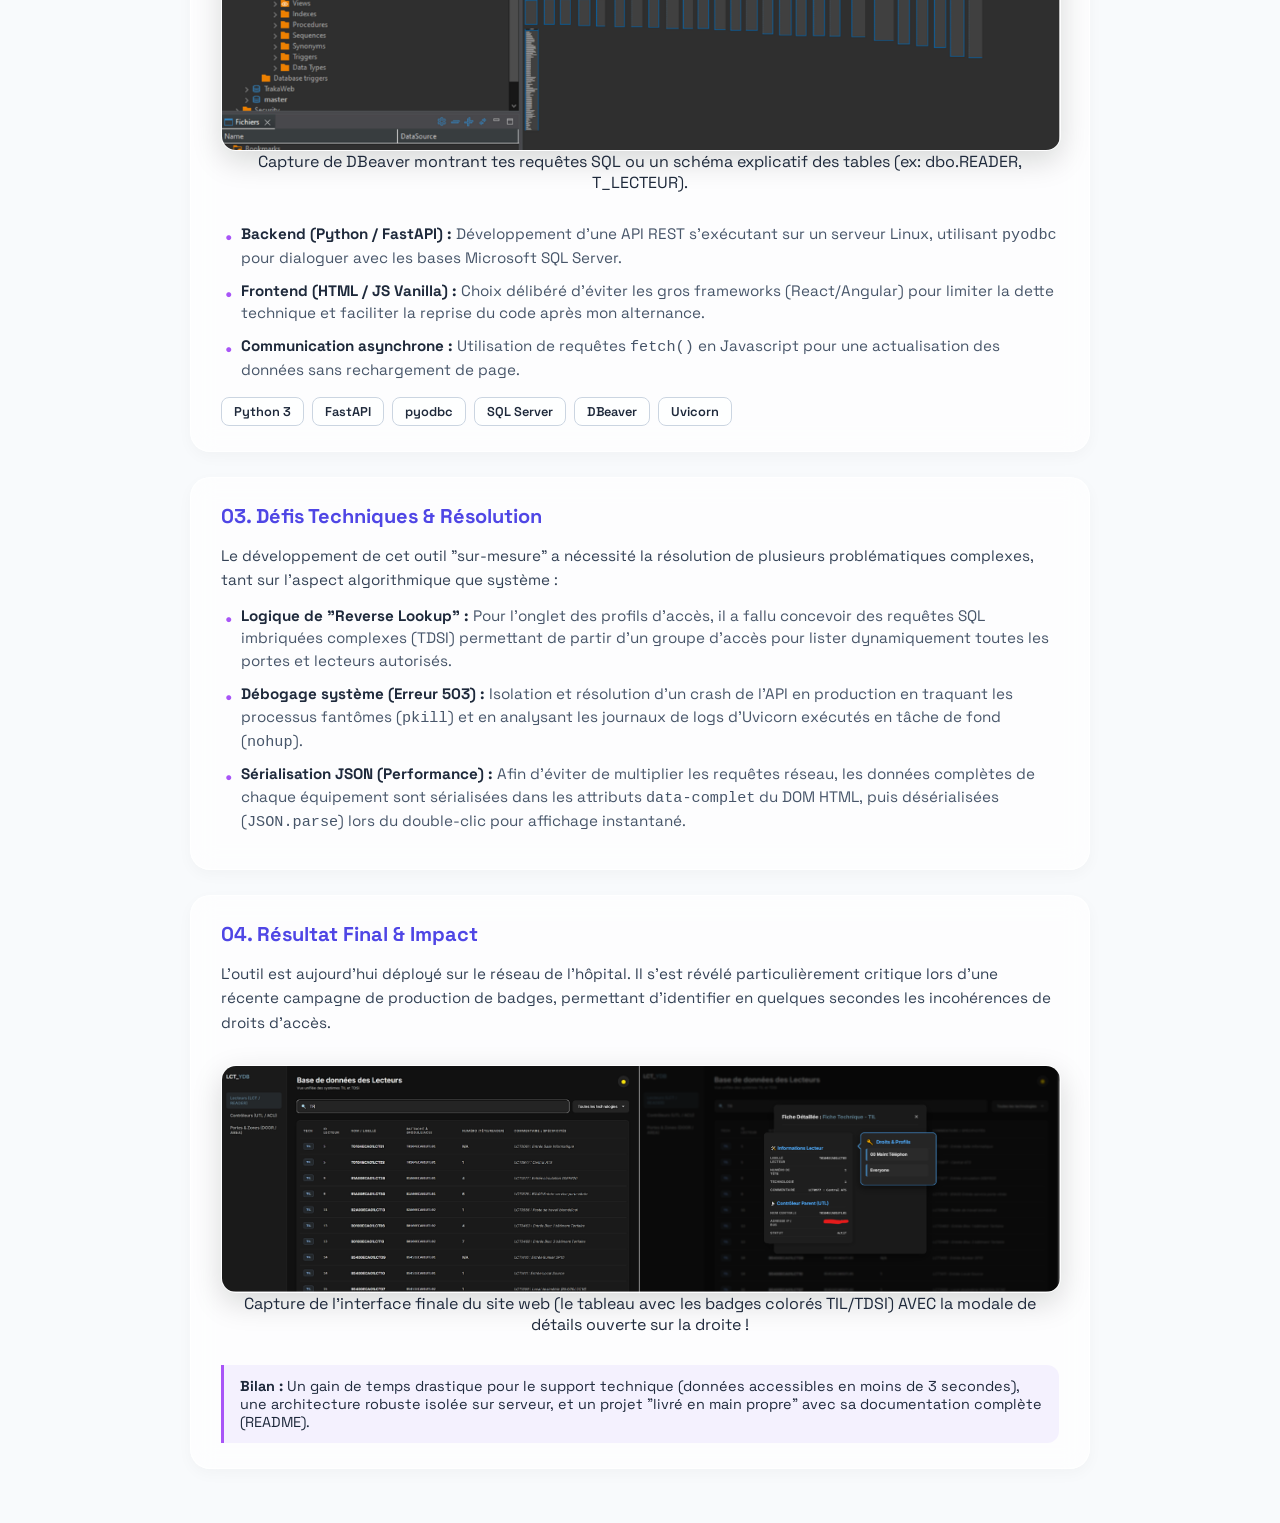
==== commit 6b37331d: "Update chru-web.html" ====
--- a/chru-web.html
+++ b/chru-web.html
@@ -55,7 +55,7 @@
             <!-- EMPLACEMENT IMAGE 1 -->
          <div class="project-image-container">
          
-            <img src="Annotaation 2026-08-25 162728.png" alt="Description de la photo" class="project-img">
+            <img src="Annotation 2026-08-25 162728.png" alt="Description de la photo" class="project-img">
                 <span>Capture d'écran de l'ancien fichier Excel / Power Query montrant la complexité et le volume de données (l'usine à gaz).</span>
             </div>
 
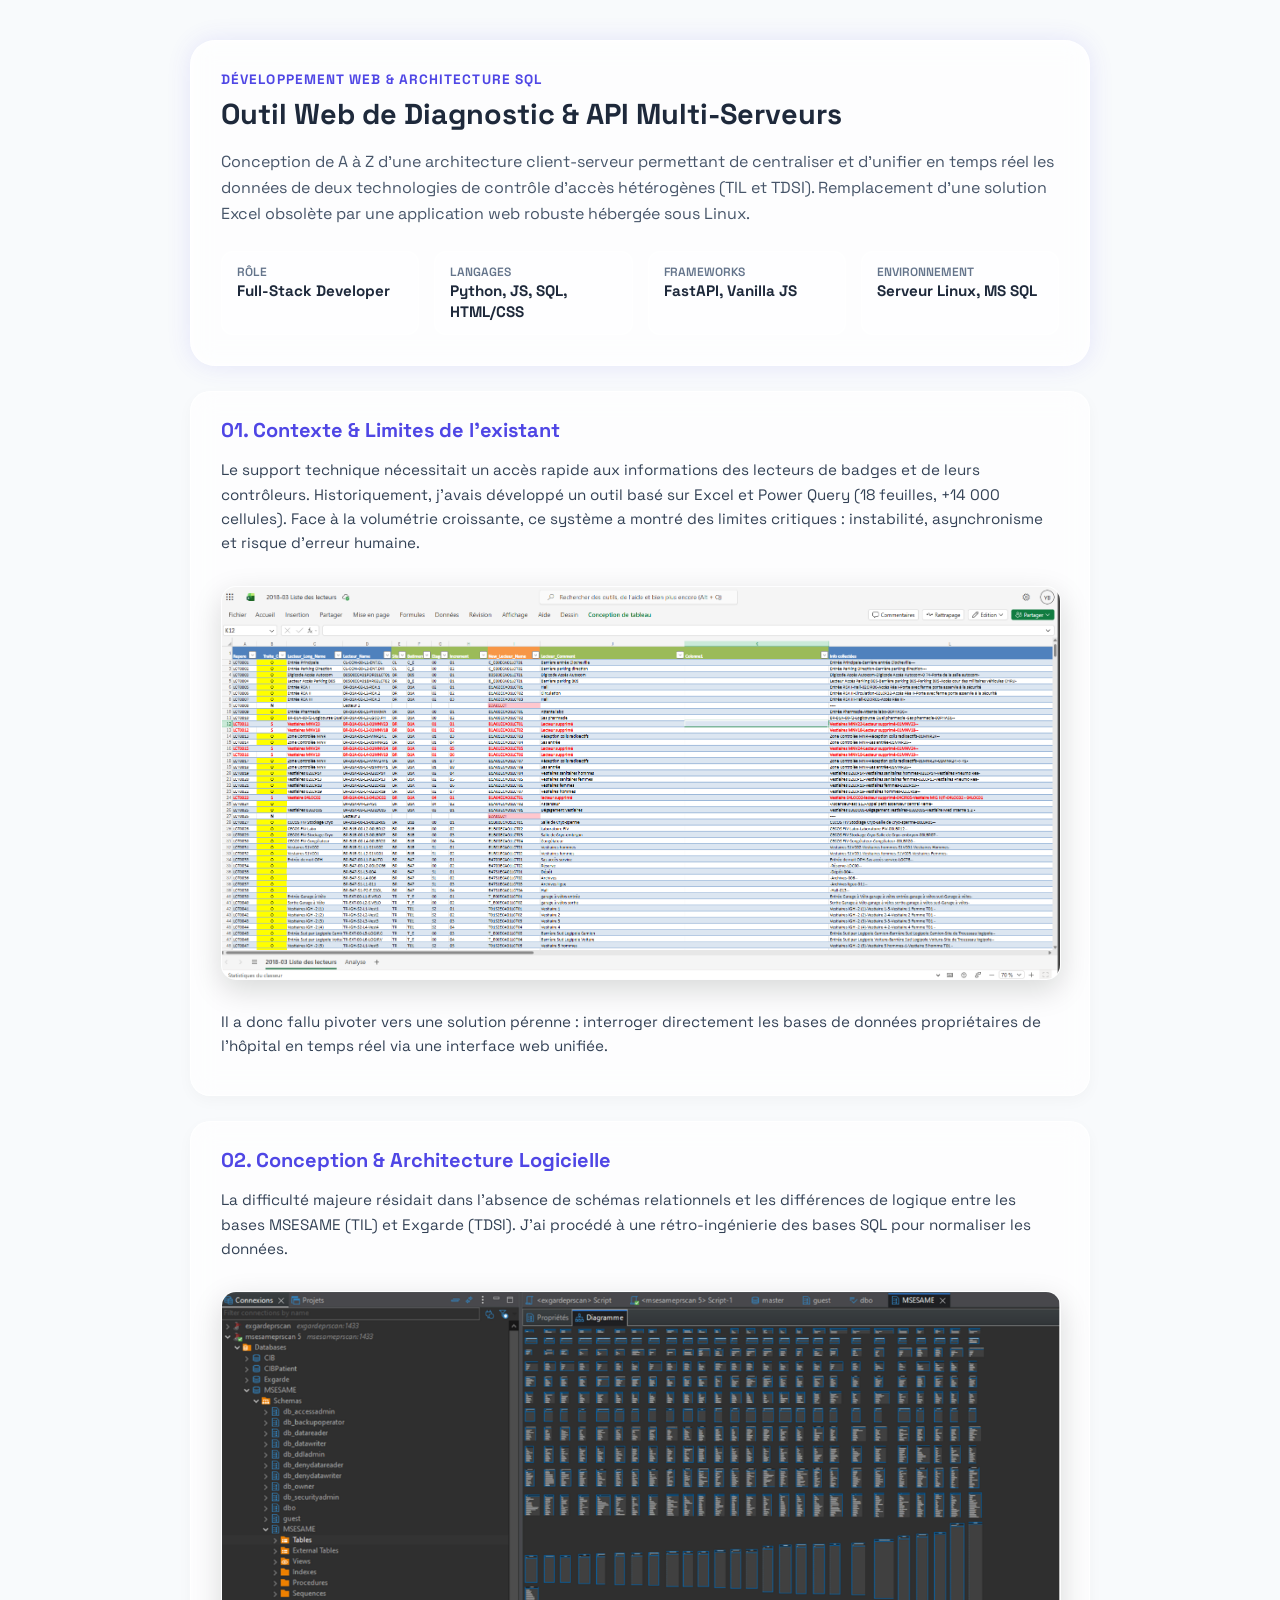
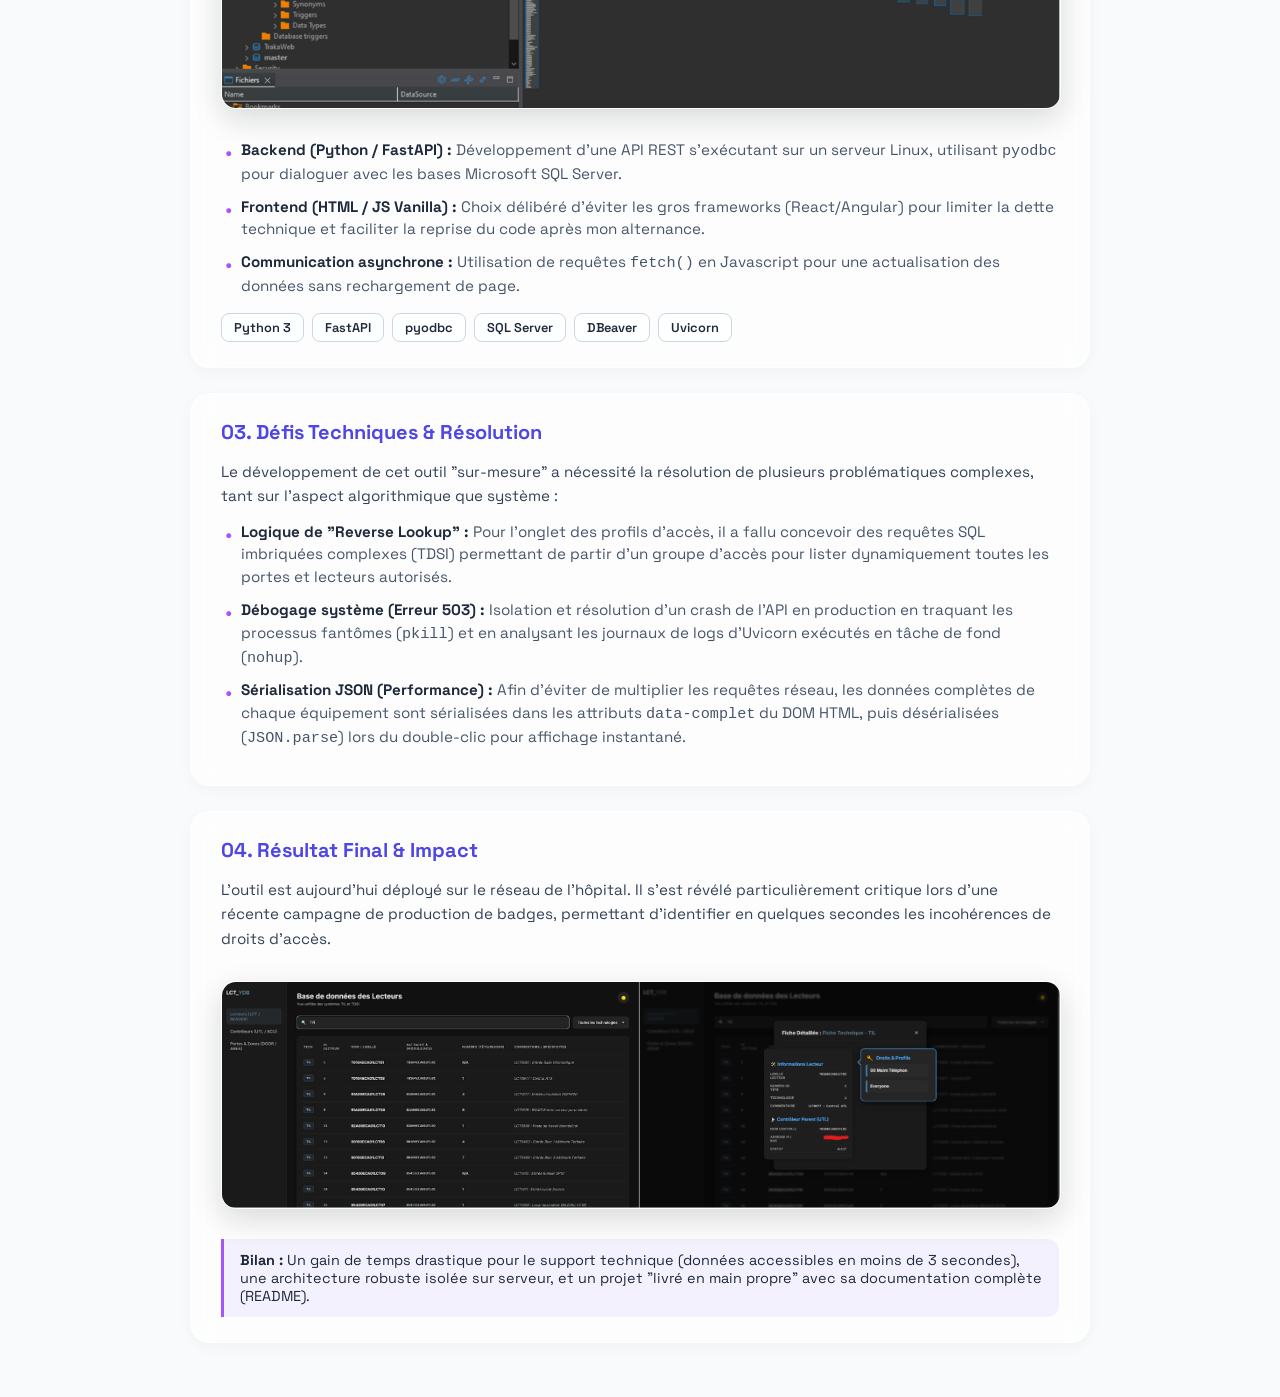
==== commit cc913128: "Update chru-web.html" ====
--- a/chru-web.html
+++ b/chru-web.html
@@ -55,9 +55,8 @@
             <!-- EMPLACEMENT IMAGE 1 -->
          <div class="project-image-container">
          
-            <img src="Annotation 2026-08-25 162728.png" alt="Description de la photo" class="project-img">
-                <span>Capture d'écran de l'ancien fichier Excel / Power Query montrant la complexité et le volume de données (l'usine à gaz).</span>
-            </div>
+            <img src="ah" alt="Description de la photo" class="project-img">
+                 </div>
 
             <p>
                 Il a donc fallu pivoter vers une solution pérenne : interroger directement les bases de données propriétaires de l'hôpital en temps réel via une interface web unifiée.
@@ -74,8 +73,7 @@
             <!-- EMPLACEMENT IMAGE 2 -->
             <div class="project-image-container">
             <img src="bdd.png" alt="Description de la photo" class="project-img">
-                <span>Capture de DBeaver montrant tes requêtes SQL ou un schéma explicatif des tables (ex: dbo.READER, T_LECTEUR).</span>
-            </div>
+                </div>
 
             <ul class="project-list">
                 <li><strong>Backend (Python / FastAPI) :</strong> Développement d'une API REST s'exécutant sur un serveur Linux, utilisant <code>pyodbc</code> pour dialoguer avec les bases Microsoft SQL Server.</li>
@@ -123,8 +121,7 @@
             <!-- EMPLACEMENT IMAGE 4 -->
             <div class="project-image-container">
                 <img src="ihm.png" alt="Description de la photo" class="project-img">
-                <span>Capture de l'interface finale du site web (le tableau avec les badges colorés TIL/TDSI) AVEC la modale de détails ouverte sur la droite !</span>
-            </div>
+                 </div>
 
             <div class="callout-box">
                 <strong>Bilan :</strong> Un gain de temps drastique pour le support technique (données accessibles en moins de 3 secondes), une architecture robuste isolée sur serveur, et un projet "livré en main propre" avec sa documentation complète (README).
